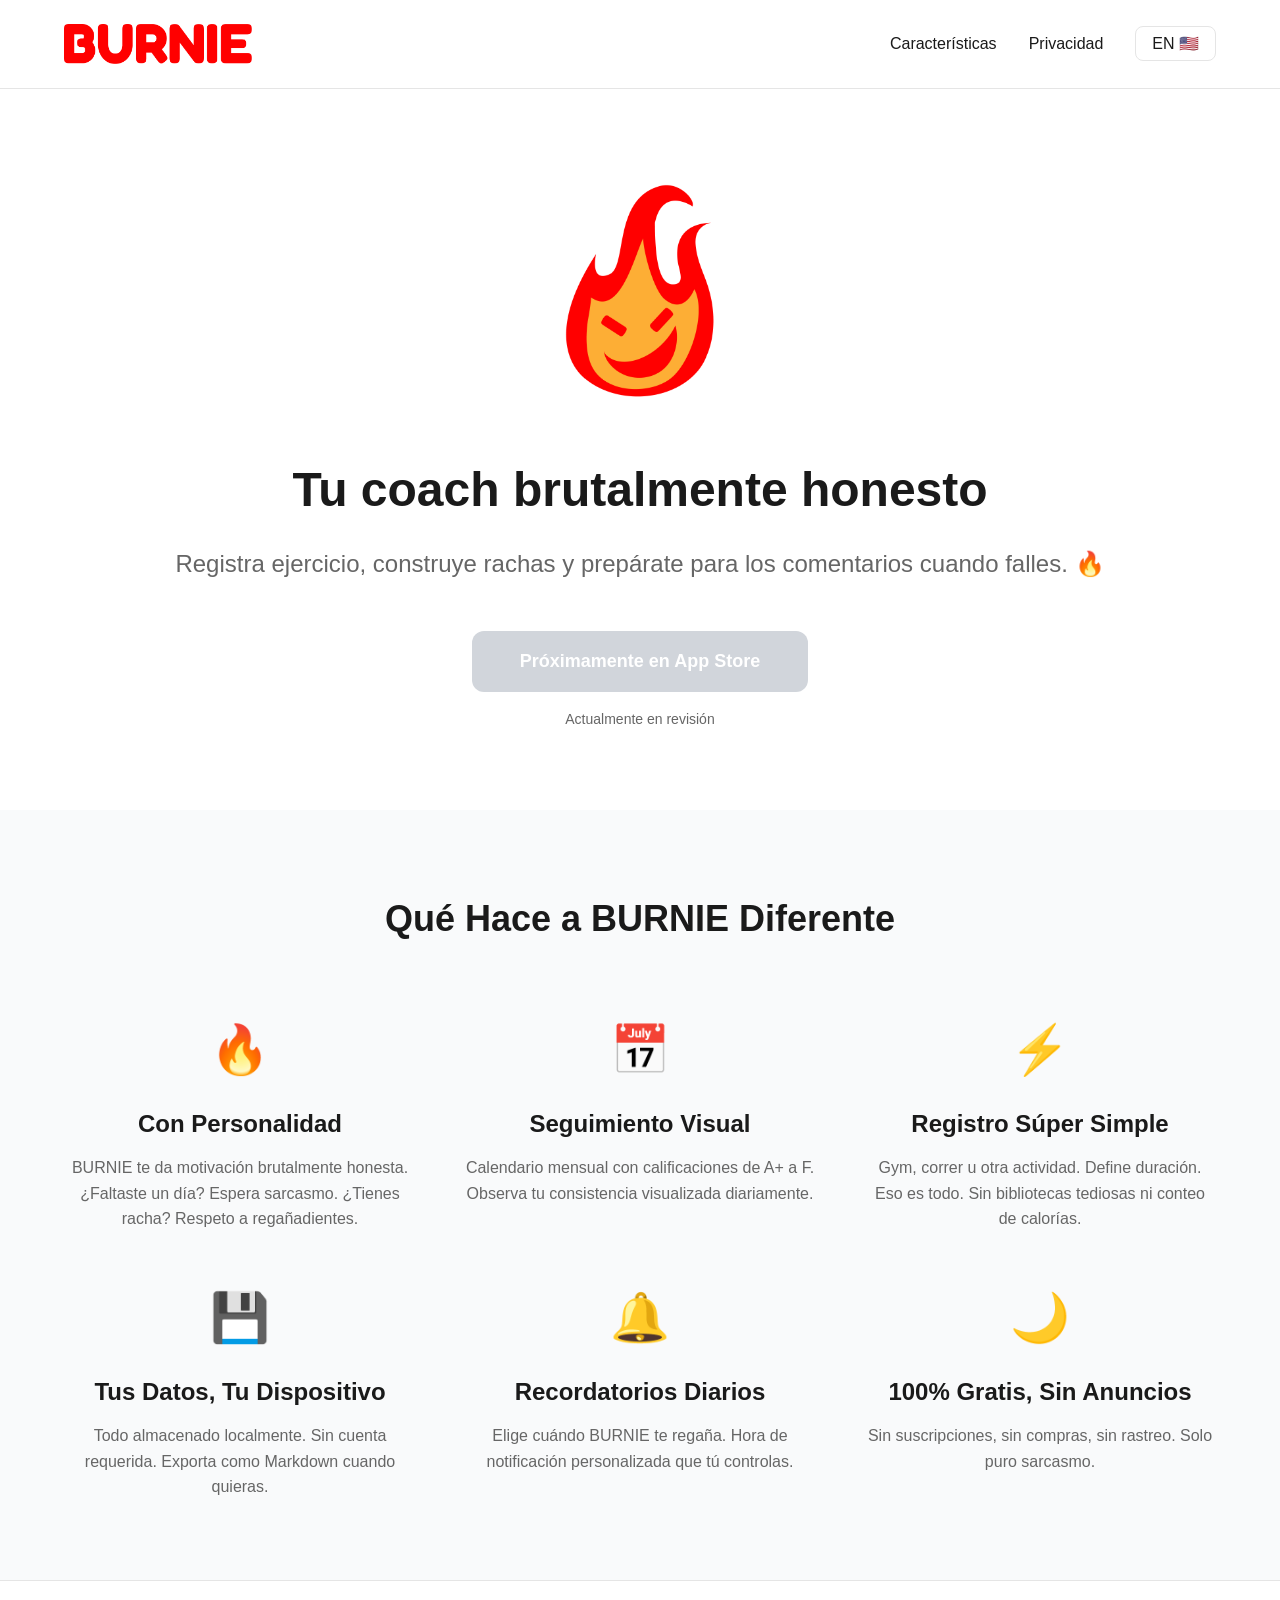
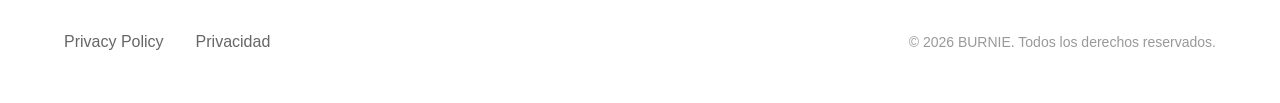
==== index-es.html @ 36e70ab1 "Initial commit: Burnie marketing site Added English and Spanish landing pages with privacy policies." ====
<!DOCTYPE html>
<html lang="es">
<head>
    <meta charset="UTF-8">
    <meta name="viewport" content="width=device-width, initial-scale=1.0">
    <title>BURNIE - Tu Coach Sin Filtros</title>
    <meta name="description" content="Una app fitness con actitud. BURNIE es tu coach brutalmente honesto. Registra ejercicio, construye rachas, cero excusas.">
    <link rel="icon" type="image/png" href="favicon.png">
    <style>
        * {
            margin: 0;
            padding: 0;
            box-sizing: border-box;
        }

        body {
            font-family: -apple-system, BlinkMacSystemFont, 'SF Pro', 'Segoe UI', sans-serif;
            line-height: 1.6;
            color: #1a1a1a;
            background: #ffffff;
        }

        .container {
            max-width: 1200px;
            margin: 0 auto;
            padding: 0 24px;
        }

        /* Header */
        header {
            padding: 24px 0;
            border-bottom: 1px solid #e5e5e5;
        }

        nav {
            display: flex;
            justify-content: space-between;
            align-items: center;
        }

        .logo {
            height: 40px;
        }

        .nav-links {
            display: flex;
            gap: 32px;
            align-items: center;
            list-style: none;
        }

        .nav-links a {
            text-decoration: none;
            color: #1a1a1a;
            font-weight: 500;
            transition: color 0.2s;
        }

        .nav-links a:hover {
            color: #ea580c;
        }

        .lang-switch {
            padding: 8px 16px;
            border: 1px solid #e5e5e5;
            border-radius: 8px;
            background: white;
            color: #1a1a1a;
            text-decoration: none;
            font-weight: 500;
            transition: all 0.2s;
        }

        .lang-switch:hover {
            border-color: #ea580c;
            color: #ea580c;
        }

        /* Hero */
        .hero {
            padding: 80px 0;
            text-align: center;
        }

        .hero-logo {
            width: 200px;
            margin-bottom: 32px;
        }

        h1 {
            font-size: 48px;
            font-weight: 800;
            margin-bottom: 16px;
            color: #1a1a1a;
        }

        .tagline {
            font-size: 24px;
            color: #666;
            margin-bottom: 48px;
        }

        .cta-button {
            display: inline-block;
            padding: 16px 48px;
            background: #ea580c;
            color: white;
            text-decoration: none;
            border-radius: 12px;
            font-weight: 600;
            font-size: 18px;
            transition: all 0.2s;
        }

        .cta-button:hover {
            background: #c2410c;
            transform: translateY(-2px);
        }

        .cta-button.disabled {
            background: #d1d5db;
            cursor: not-allowed;
            pointer-events: none;
        }

        .coming-soon {
            margin-top: 16px;
            color: #666;
            font-size: 14px;
        }

        /* Features */
        .features {
            padding: 80px 0;
            background: #f9fafb;
        }

        .features h2 {
            text-align: center;
            font-size: 36px;
            font-weight: 700;
            margin-bottom: 64px;
        }

        .features-grid {
            display: grid;
            grid-template-columns: repeat(auto-fit, minmax(300px, 1fr));
            gap: 48px;
        }

        .feature {
            text-align: center;
        }

        .feature-icon {
            font-size: 48px;
            margin-bottom: 16px;
        }

        .feature h3 {
            font-size: 24px;
            font-weight: 600;
            margin-bottom: 12px;
            color: #1a1a1a;
        }

        .feature p {
            color: #666;
            font-size: 16px;
        }

        /* Footer */
        footer {
            padding: 48px 0;
            border-top: 1px solid #e5e5e5;
        }

        .footer-content {
            display: flex;
            justify-content: space-between;
            align-items: center;
        }

        .footer-links {
            display: flex;
            gap: 32px;
            list-style: none;
        }

        .footer-links a {
            color: #666;
            text-decoration: none;
            transition: color 0.2s;
        }

        .footer-links a:hover {
            color: #ea580c;
        }

        .copyright {
            color: #999;
            font-size: 14px;
        }

        /* Responsive */
        @media (max-width: 768px) {
            h1 {
                font-size: 36px;
            }

            .tagline {
                font-size: 18px;
            }

            .features h2 {
                font-size: 28px;
            }

            .nav-links {
                gap: 16px;
            }

            .footer-content {
                flex-direction: column;
                gap: 24px;
                text-align: center;
            }

            .footer-links {
                flex-direction: column;
                gap: 16px;
            }
        }
    </style>
</head>
<body>
    <header>
        <nav class="container">
            <img src="BURNIE.png" alt="BURNIE" class="logo">
            <ul class="nav-links">
                <li><a href="#caracteristicas">Características</a></li>
                <li><a href="privacidad.html">Privacidad</a></li>
                <li><a href="index.html" class="lang-switch">EN 🇺🇸</a></li>
            </ul>
        </nav>
    </header>

    <main>
        <section class="hero container">
            <img src="burnie_flame.png" alt="BURNIE - Tu Coach Directo" class="hero-logo">
            <h1>Tu coach brutalmente honesto</h1>
            <p class="tagline">Registra ejercicio, construye rachas y prepárate para los comentarios cuando falles. 🔥</p>
            <a href="#" class="cta-button disabled">Próximamente en App Store</a>
            <p class="coming-soon">Actualmente en revisión</p>
        </section>

        <section id="caracteristicas" class="features">
            <div class="container">
                <h2>Qué Hace a BURNIE Diferente</h2>
                <div class="features-grid">
                    <div class="feature">
                        <div class="feature-icon">🔥</div>
                        <h3>Con Personalidad</h3>
                        <p>BURNIE te da motivación brutalmente honesta. ¿Faltaste un día? Espera sarcasmo. ¿Tienes racha? Respeto a regañadientes.</p>
                    </div>
                    <div class="feature">
                        <div class="feature-icon">📅</div>
                        <h3>Seguimiento Visual</h3>
                        <p>Calendario mensual con calificaciones de A+ a F. Observa tu consistencia visualizada diariamente.</p>
                    </div>
                    <div class="feature">
                        <div class="feature-icon">⚡</div>
                        <h3>Registro Súper Simple</h3>
                        <p>Gym, correr u otra actividad. Define duración. Eso es todo. Sin bibliotecas tediosas ni conteo de calorías.</p>
                    </div>
                    <div class="feature">
                        <div class="feature-icon">💾</div>
                        <h3>Tus Datos, Tu Dispositivo</h3>
                        <p>Todo almacenado localmente. Sin cuenta requerida. Exporta como Markdown cuando quieras.</p>
                    </div>
                    <div class="feature">
                        <div class="feature-icon">🔔</div>
                        <h3>Recordatorios Diarios</h3>
                        <p>Elige cuándo BURNIE te regaña. Hora de notificación personalizada que tú controlas.</p>
                    </div>
                    <div class="feature">
                        <div class="feature-icon">🌙</div>
                        <h3>100% Gratis, Sin Anuncios</h3>
                        <p>Sin suscripciones, sin compras, sin rastreo. Solo puro sarcasmo.</p>
                    </div>
                </div>
            </div>
        </section>
    </main>

    <footer>
        <div class="container">
            <div class="footer-content">
                <ul class="footer-links">
                    <li><a href="privacy.html">Privacy Policy</a></li>
                    <li><a href="privacidad.html">Privacidad</a></li>
                </ul>
                <p class="copyright">© 2026 BURNIE. Todos los derechos reservados.</p>
            </div>
        </div>
    </footer>
</body>
</html>
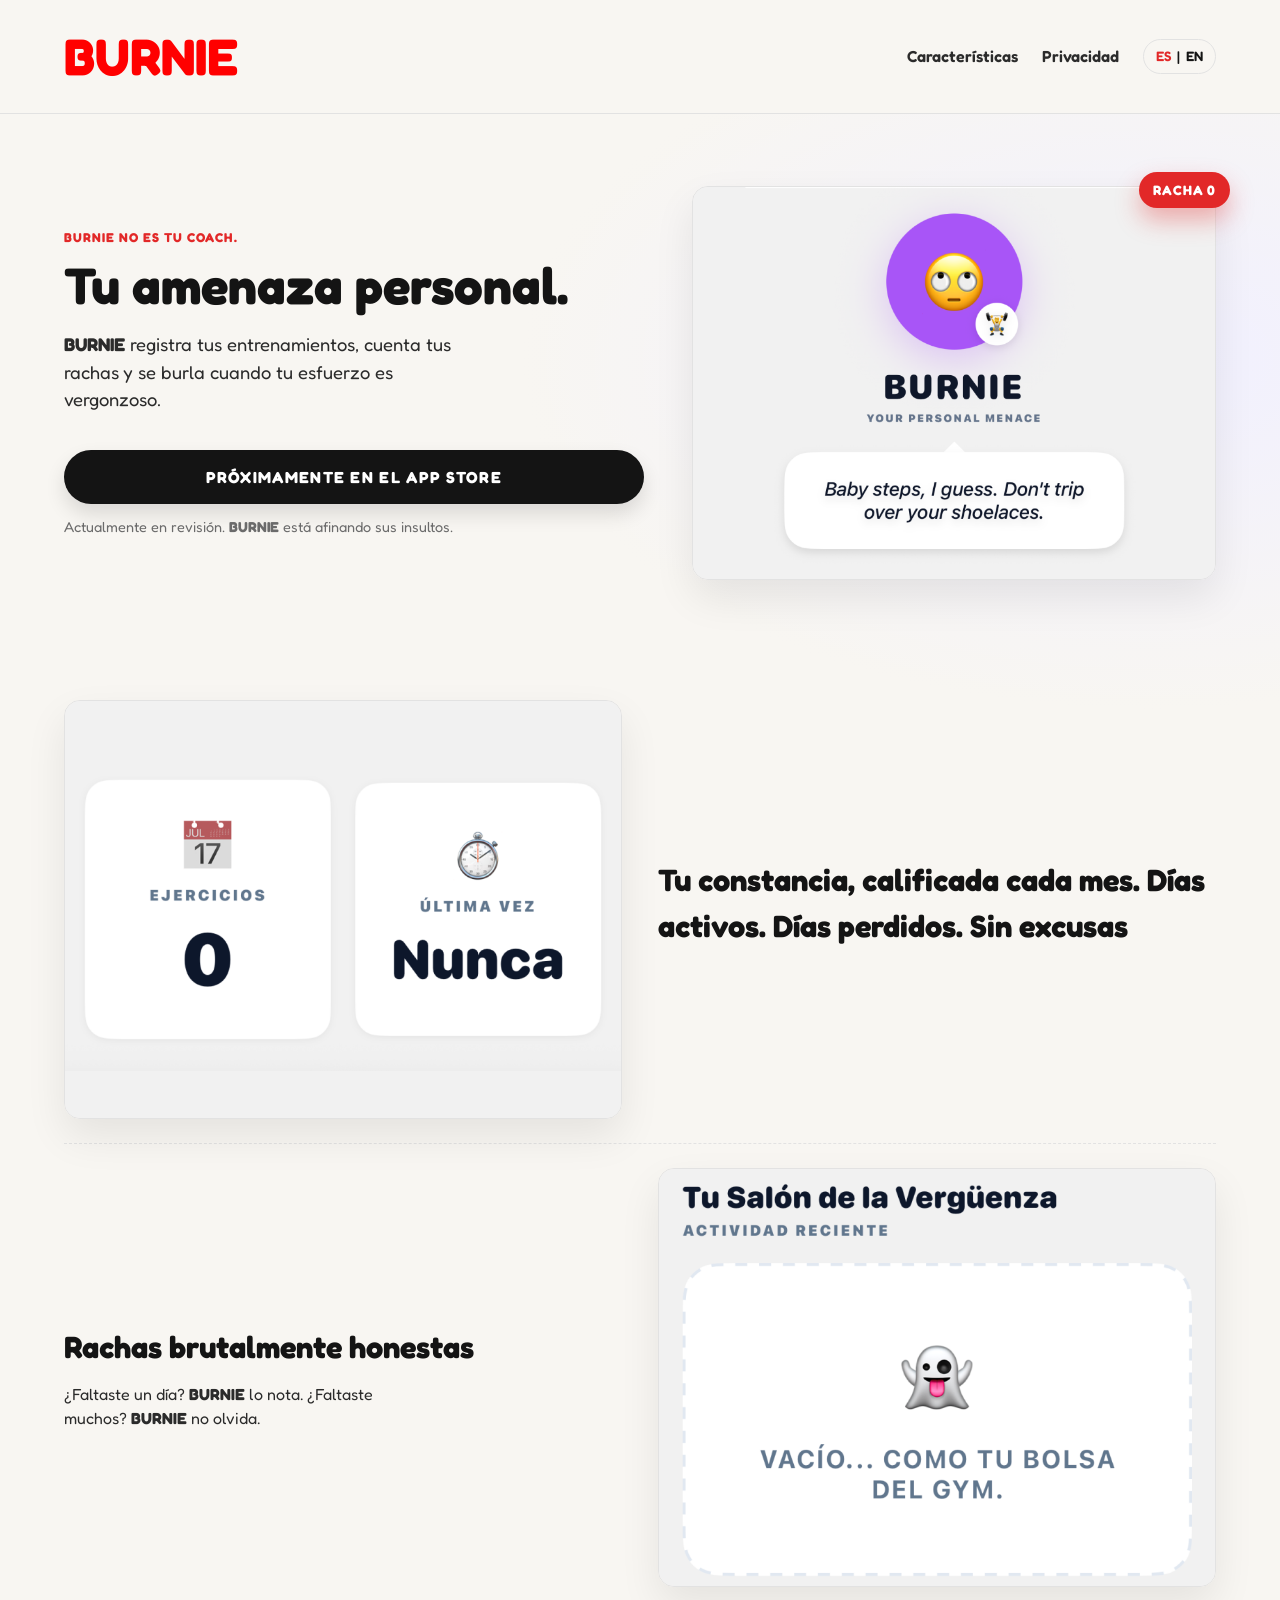
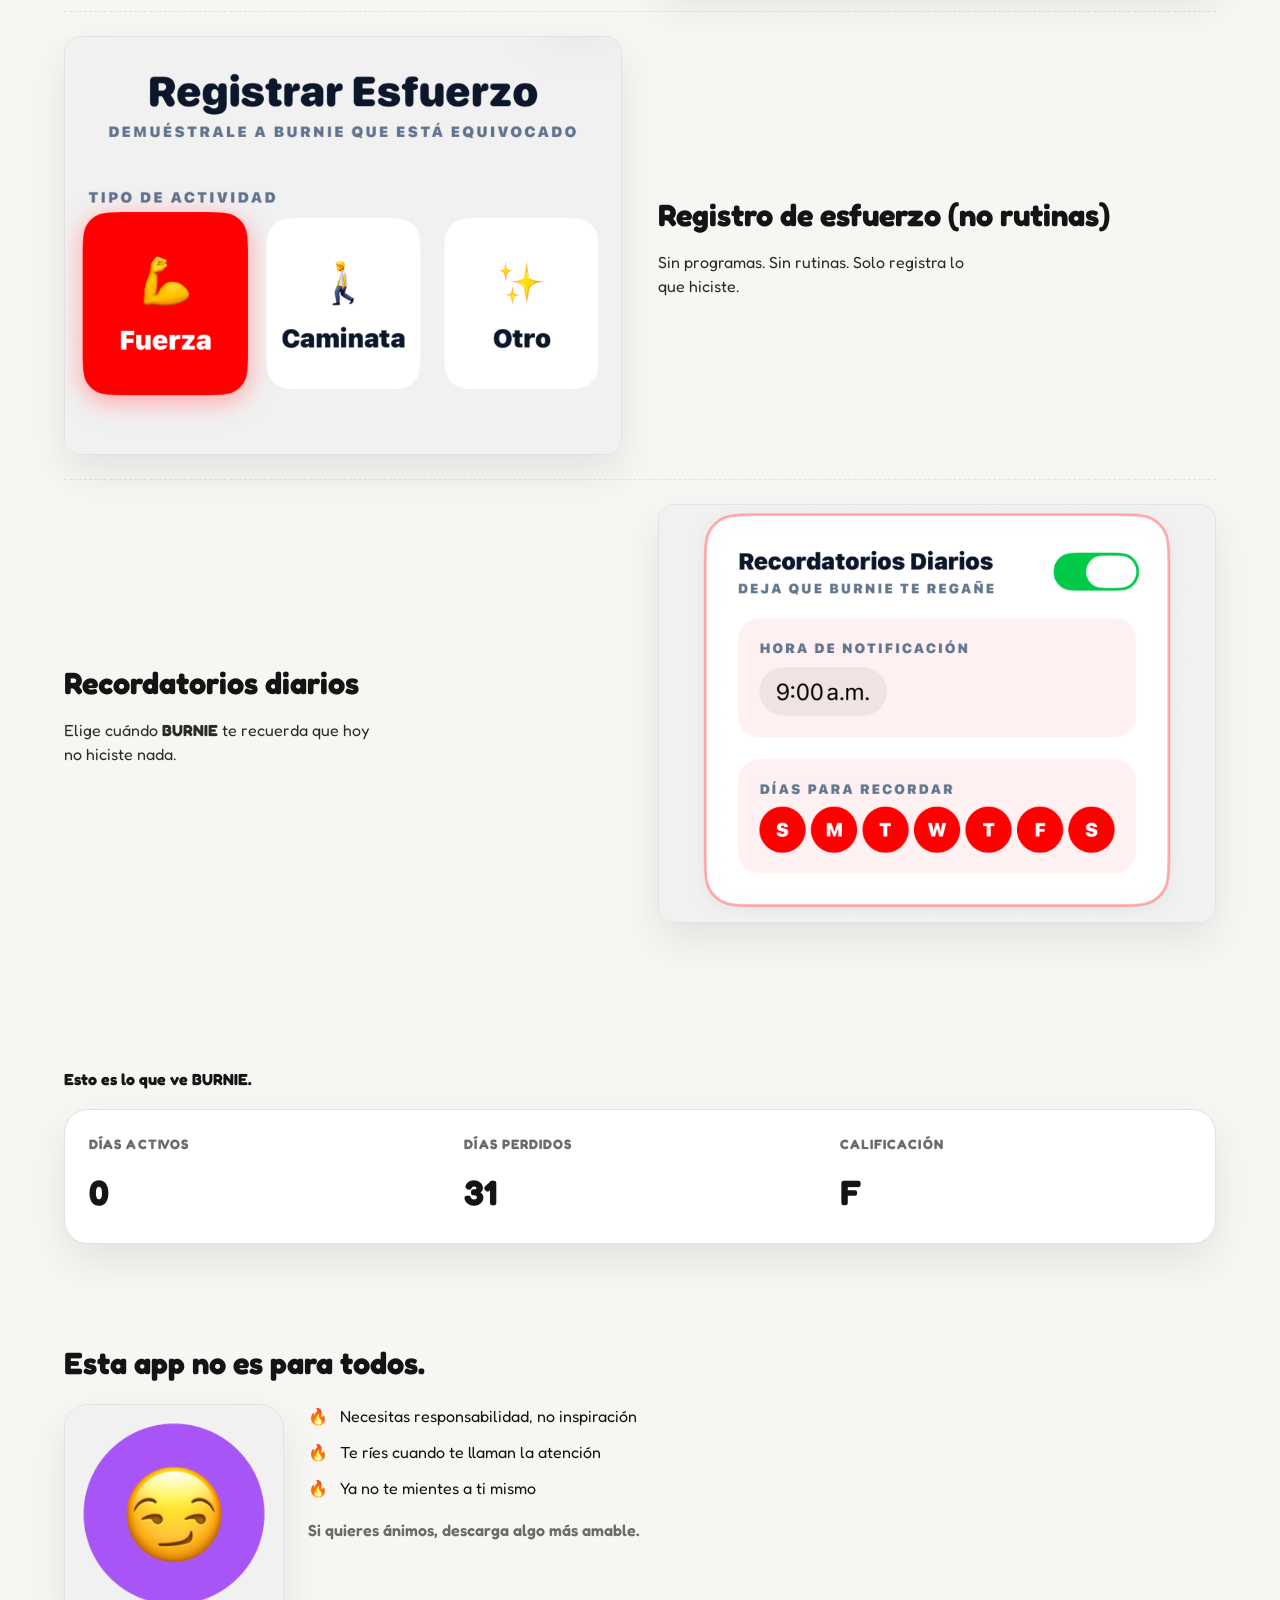
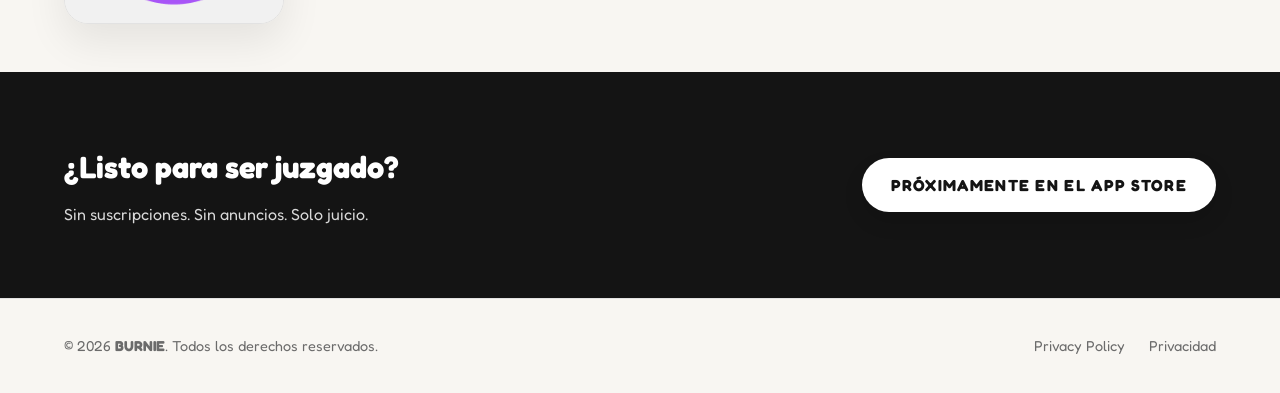
==== commit 222edb3f: "styling updates" ====
--- a/index-es.html
+++ b/index-es.html
@@ -1,308 +1,165 @@
 <!DOCTYPE html>
 <html lang="es">
 <head>
-    <meta charset="UTF-8">
-    <meta name="viewport" content="width=device-width, initial-scale=1.0">
-    <title>BURNIE - Tu Coach Sin Filtros</title>
-    <meta name="description" content="Una app fitness con actitud. BURNIE es tu coach brutalmente honesto. Registra ejercicio, construye rachas, cero excusas.">
-    <link rel="icon" type="image/png" href="favicon.png">
-    <style>
-        * {
-            margin: 0;
-            padding: 0;
-            box-sizing: border-box;
-        }
-
-        body {
-            font-family: -apple-system, BlinkMacSystemFont, 'SF Pro', 'Segoe UI', sans-serif;
-            line-height: 1.6;
-            color: #1a1a1a;
-            background: #ffffff;
-        }
-
-        .container {
-            max-width: 1200px;
-            margin: 0 auto;
-            padding: 0 24px;
-        }
-
-        /* Header */
-        header {
-            padding: 24px 0;
-            border-bottom: 1px solid #e5e5e5;
-        }
-
-        nav {
-            display: flex;
-            justify-content: space-between;
-            align-items: center;
-        }
-
-        .logo {
-            height: 40px;
-        }
-
-        .nav-links {
-            display: flex;
-            gap: 32px;
-            align-items: center;
-            list-style: none;
-        }
-
-        .nav-links a {
-            text-decoration: none;
-            color: #1a1a1a;
-            font-weight: 500;
-            transition: color 0.2s;
-        }
-
-        .nav-links a:hover {
-            color: #ea580c;
-        }
-
-        .lang-switch {
-            padding: 8px 16px;
-            border: 1px solid #e5e5e5;
-            border-radius: 8px;
-            background: white;
-            color: #1a1a1a;
-            text-decoration: none;
-            font-weight: 500;
-            transition: all 0.2s;
-        }
-
-        .lang-switch:hover {
-            border-color: #ea580c;
-            color: #ea580c;
-        }
-
-        /* Hero */
-        .hero {
-            padding: 80px 0;
-            text-align: center;
-        }
-
-        .hero-logo {
-            width: 200px;
-            margin-bottom: 32px;
-        }
-
-        h1 {
-            font-size: 48px;
-            font-weight: 800;
-            margin-bottom: 16px;
-            color: #1a1a1a;
-        }
-
-        .tagline {
-            font-size: 24px;
-            color: #666;
-            margin-bottom: 48px;
-        }
-
-        .cta-button {
-            display: inline-block;
-            padding: 16px 48px;
-            background: #ea580c;
-            color: white;
-            text-decoration: none;
-            border-radius: 12px;
-            font-weight: 600;
-            font-size: 18px;
-            transition: all 0.2s;
-        }
-
-        .cta-button:hover {
-            background: #c2410c;
-            transform: translateY(-2px);
-        }
-
-        .cta-button.disabled {
-            background: #d1d5db;
-            cursor: not-allowed;
-            pointer-events: none;
-        }
-
-        .coming-soon {
-            margin-top: 16px;
-            color: #666;
-            font-size: 14px;
-        }
-
-        /* Features */
-        .features {
-            padding: 80px 0;
-            background: #f9fafb;
-        }
-
-        .features h2 {
-            text-align: center;
-            font-size: 36px;
-            font-weight: 700;
-            margin-bottom: 64px;
-        }
-
-        .features-grid {
-            display: grid;
-            grid-template-columns: repeat(auto-fit, minmax(300px, 1fr));
-            gap: 48px;
-        }
-
-        .feature {
-            text-align: center;
-        }
-
-        .feature-icon {
-            font-size: 48px;
-            margin-bottom: 16px;
-        }
-
-        .feature h3 {
-            font-size: 24px;
-            font-weight: 600;
-            margin-bottom: 12px;
-            color: #1a1a1a;
-        }
-
-        .feature p {
-            color: #666;
-            font-size: 16px;
-        }
-
-        /* Footer */
-        footer {
-            padding: 48px 0;
-            border-top: 1px solid #e5e5e5;
-        }
-
-        .footer-content {
-            display: flex;
-            justify-content: space-between;
-            align-items: center;
-        }
-
-        .footer-links {
-            display: flex;
-            gap: 32px;
-            list-style: none;
-        }
-
-        .footer-links a {
-            color: #666;
-            text-decoration: none;
-            transition: color 0.2s;
-        }
-
-        .footer-links a:hover {
-            color: #ea580c;
-        }
-
-        .copyright {
-            color: #999;
-            font-size: 14px;
-        }
-
-        /* Responsive */
-        @media (max-width: 768px) {
-            h1 {
-                font-size: 36px;
-            }
-
-            .tagline {
-                font-size: 18px;
-            }
-
-            .features h2 {
-                font-size: 28px;
-            }
-
-            .nav-links {
-                gap: 16px;
-            }
-
-            .footer-content {
-                flex-direction: column;
-                gap: 24px;
-                text-align: center;
-            }
-
-            .footer-links {
-                flex-direction: column;
-                gap: 16px;
-            }
-        }
-    </style>
+  <meta charset="UTF-8">
+  <meta name="viewport" content="width=device-width, initial-scale=1.0">
+  <title>BURNIE - Tu amenaza personal</title>
+  <meta name="description" content="BURNIE registra tus entrenamientos, cuenta tus rachas y se burla cuando tu esfuerzo es vergonzoso.">
+  <link rel="icon" type="image/png" href="assets/favicon.png">
+  <link rel="preconnect" href="https://fonts.googleapis.com">
+  <link rel="preconnect" href="https://fonts.gstatic.com" crossorigin>
+  <link href="https://fonts.googleapis.com/css2?family=Fredoka:wght@400;500;600;700&display=swap" rel="stylesheet">
+  <link rel="stylesheet" href="styles.css">
 </head>
 <body>
-    <header>
-        <nav class="container">
-            <img src="BURNIE.png" alt="BURNIE" class="logo">
-            <ul class="nav-links">
-                <li><a href="#caracteristicas">Características</a></li>
-                <li><a href="privacidad.html">Privacidad</a></li>
-                <li><a href="index.html" class="lang-switch">EN 🇺🇸</a></li>
+  <header class="site-header">
+    <nav class="container nav">
+      <div class="logo" aria-label="BURNIE"><span class="brand">BURNIE</span></div>
+      <div class="nav-actions">
+        <a href="#caracteristicas" class="nav-link">Características</a>
+        <a href="privacidad.html" class="nav-link">Privacidad</a>
+        <a href="index.html" class="lang-pill" aria-label="Selector de idioma">
+          <span class="active">ES</span>
+          <span class="pipe">|</span>
+          <span>EN</span>
+        </a>
+      </div>
+    </nav>
+  </header>
+
+  <main>
+    <section class="hero">
+      <div class="container hero-grid">
+        <div class="hero-copy">
+          <p class="eyebrow"><span class="brand">BURNIE</span> no es tu coach.</p>
+          <h1>Tu amenaza personal.</h1>
+          <p class="subhead"><span class="brand">BURNIE</span> registra tus entrenamientos, cuenta tus rachas y se burla cuando tu esfuerzo es vergonzoso.</p>
+          <div class="cta-group">
+            <a class="btn primary" href="#cta">Próximamente en el App Store</a>
+            <p class="microcopy">Actualmente en revisión. <span class="brand">BURNIE</span> está afinando sus insultos.</p>
+          </div>
+        </div>
+        <div class="hero-media">
+          <!-- Colocar la insignia dentro del contenedor refuerza el tono de “evidencia”. -->
+          <span class="streak-badge">RACHA 0</span>
+          <img src="assets/screen-hero.png" alt="Pantalla principal de BURNIE" loading="lazy">
+        </div>
+      </div>
+    </section>
+
+
+    <section id="caracteristicas" class="features">
+      <div class="container">
+
+        <div class="feature-row ">
+          <div class="feature-media">
+            <img src="assets/home_counter_es.png" alt="Effort logging screen" loading="lazy">
+          </div>
+          <div class="feature-copy">
+            <h2>Tu constancia, calificada cada mes. Días activos. Días perdidos. Sin excusas</h2>
+          </div>
+        </div>
+
+
+        <div class="feature-row reverse">
+          <div class="feature-media">
+            <img src="assets/hall_es.png" alt="Pantalla de rachas" loading="lazy">
+          </div>
+          <div class="feature-copy">
+            <h2>Rachas brutalmente honestas</h2>
+            <p>¿Faltaste un día? <span class="brand">BURNIE</span> lo nota. ¿Faltaste muchos? <span class="brand">BURNIE</span> no olvida.</p>
+          </div>
+        </div>
+
+       <!-- <div class="feature-row reverse">
+          <div class="feature-media">
+            <img src="/assets/screen-calendar.png" alt="Calendario con calificaciones" loading="lazy">
+          </div>
+          <div class="feature-copy">
+            <h2>Calendario visual de vergüenza</h2>
+            <p>Una calificación mensual para tu esfuerzo. Rara vez es amable.</p>
+          </div>
+        </div>-->
+
+        <div class="feature-row ">
+          <div class="feature-media">
+            <img src="assets/effort_es.png" alt="Registro de esfuerzo" loading="lazy">
+          </div>
+          <div class="feature-copy">
+            <h2>Registro de esfuerzo (no rutinas)</h2>
+            <p>Sin programas. Sin rutinas. Solo registra lo que hiciste.</p>
+          </div>
+        </div>
+
+        <div class="feature-row reverse">
+          <div class="feature-media">
+            <img src="assets/reminder_es.png" alt="Recordatorios diarios" loading="lazy">
+          </div>
+          <div class="feature-copy">
+            <h2>Recordatorios diarios</h2>
+            <p>Elige cuándo <span class="brand">BURNIE</span> te recuerda que hoy no hiciste nada.</p>
+          </div>
+        </div>
+      </div>
+    </section>
+
+    <section class="stats">
+      <div class="container">
+        <p class="stats-label">Esto es lo que ve <span class="brand">BURNIE</span>.</p>
+        <!-- Tarjeta ancha para reforzar la sensación de “evidencia”. -->
+        <div class="stats-card">
+          <div class="stat">
+            <p class="stat-title">DÍAS ACTIVOS</p>
+            <p class="stat-value">0</p>
+          </div>
+          <div class="stat">
+            <p class="stat-title">DÍAS PERDIDOS</p>
+            <p class="stat-value">31</p>
+          </div>
+          <div class="stat">
+            <p class="stat-title">CALIFICACIÓN</p>
+            <p class="stat-value">F</p>
+          </div>
+        </div>
+      </div>
+    </section>
+
+    <section class="filter">
+      <div class="container">
+        <h2>Esta app no es para todos.</h2>
+        <div class="filter-grid">
+          <img src="assets/avatar.png" alt="Avatar de juicio" class="filter-avatar" loading="lazy">
+          <div class="filter-copy">
+            <ul>
+              <li>Necesitas responsabilidad, no inspiración</li>
+              <li>Te ríes cuando te llaman la atención</li>
+              <li>Ya no te mientes a ti mismo</li>
             </ul>
-        </nav>
-    </header>
+            <p class="filter-end">Si quieres ánimos, descarga algo más amable.</p>
+          </div>
+        </div>
+      </div>
+    </section>
 
-    <main>
-        <section class="hero container">
-            <img src="burnie_flame.png" alt="BURNIE - Tu Coach Directo" class="hero-logo">
-            <h1>Tu coach brutalmente honesto</h1>
-            <p class="tagline">Registra ejercicio, construye rachas y prepárate para los comentarios cuando falles. 🔥</p>
-            <a href="#" class="cta-button disabled">Próximamente en App Store</a>
-            <p class="coming-soon">Actualmente en revisión</p>
-        </section>
+    <section id="cta" class="cta">
+      <div class="container cta-inner">
+        <div>
+          <h2>¿Listo para ser juzgado?</h2>
+          <p class="cta-micro">Sin suscripciones. Sin anuncios. Solo juicio.</p>
+        </div>
+        <a class="btn primary" href="#">Próximamente en el App Store</a>
+      </div>
+    </section>
+  </main>
 
-        <section id="caracteristicas" class="features">
-            <div class="container">
-                <h2>Qué Hace a BURNIE Diferente</h2>
-                <div class="features-grid">
-                    <div class="feature">
-                        <div class="feature-icon">🔥</div>
-                        <h3>Con Personalidad</h3>
-                        <p>BURNIE te da motivación brutalmente honesta. ¿Faltaste un día? Espera sarcasmo. ¿Tienes racha? Respeto a regañadientes.</p>
-                    </div>
-                    <div class="feature">
-                        <div class="feature-icon">📅</div>
-                        <h3>Seguimiento Visual</h3>
-                        <p>Calendario mensual con calificaciones de A+ a F. Observa tu consistencia visualizada diariamente.</p>
-                    </div>
-                    <div class="feature">
-                        <div class="feature-icon">⚡</div>
-                        <h3>Registro Súper Simple</h3>
-                        <p>Gym, correr u otra actividad. Define duración. Eso es todo. Sin bibliotecas tediosas ni conteo de calorías.</p>
-                    </div>
-                    <div class="feature">
-                        <div class="feature-icon">💾</div>
-                        <h3>Tus Datos, Tu Dispositivo</h3>
-                        <p>Todo almacenado localmente. Sin cuenta requerida. Exporta como Markdown cuando quieras.</p>
-                    </div>
-                    <div class="feature">
-                        <div class="feature-icon">🔔</div>
-                        <h3>Recordatorios Diarios</h3>
-                        <p>Elige cuándo BURNIE te regaña. Hora de notificación personalizada que tú controlas.</p>
-                    </div>
-                    <div class="feature">
-                        <div class="feature-icon">🌙</div>
-                        <h3>100% Gratis, Sin Anuncios</h3>
-                        <p>Sin suscripciones, sin compras, sin rastreo. Solo puro sarcasmo.</p>
-                    </div>
-                </div>
-            </div>
-        </section>
-    </main>
-
-    <footer>
-        <div class="container">
-            <div class="footer-content">
-                <ul class="footer-links">
-                    <li><a href="privacy.html">Privacy Policy</a></li>
-                    <li><a href="privacidad.html">Privacidad</a></li>
-                </ul>
-                <p class="copyright">© 2026 BURNIE. Todos los derechos reservados.</p>
-            </div>
-        </div>
-    </footer>
+  <footer class="site-footer">
+    <div class="container footer-inner">
+      <p>© 2026 <span class="brand">BURNIE</span>. Todos los derechos reservados.</p>
+      <div class="footer-links">
+        <a href="privacy.html">Privacy Policy</a>
+        <a href="privacidad.html">Privacidad</a>
+      </div>
+    </div>
+  </footer>
 </body>
 </html>
--- a/styles.css
+++ b/styles.css
@@ -0,0 +1,566 @@
+:root {
+  /* Color tokens */
+  --ink: #141414;
+  --ink-soft: #2b2b2b;
+  --muted: #6b6b6b;
+  --bg: #f8f6f2;
+  --panel: #ffffff;
+  --line: #e2e2e2;
+  --threat: #e22828;
+  --shadow: 0 18px 40px rgba(0, 0, 0, 0.08);
+
+  /* Typography tokens */
+  --font: "Fredoka", ui-sans-serif, -apple-system, BlinkMacSystemFont, "SF Pro", "Segoe UI", sans-serif;
+  --h1: clamp(2.6rem, 4vw, 4rem);
+  --h2: clamp(1.6rem, 2.4vw, 2.4rem);
+  --body: 1rem;
+  --lead: 1.15rem;
+
+  /* Spacing tokens */
+  --space-1: 6px;
+  --space-2: 12px;
+  --space-3: 18px;
+  --space-4: 24px;
+  --space-5: 36px;
+  --space-6: 48px;
+  --space-7: 72px;
+  --space-8: 96px;
+
+  /* Radius tokens */
+  --radius-sm: 10px;
+  --radius-md: 16px;
+  --radius-lg: 24px;
+}
+
+* {
+  box-sizing: border-box;
+  margin: 0;
+  padding: 0;
+}
+
+body {
+  font-family: var(--font);
+  color: var(--ink);
+  background: radial-gradient(1200px 600px at 10% -20%, #fff4f0 0%, transparent 60%),
+    radial-gradient(900px 500px at 90% 10%, #f1f0ff 0%, transparent 70%),
+    var(--bg);
+  line-height: 1.5;
+}
+
+a {
+  color: inherit;
+  text-decoration: none;
+}
+
+img {
+  max-width: 100%;
+  display: block;
+  border-radius: var(--radius-md);
+  border: 1px solid var(--line);
+  box-shadow: var(--shadow);
+}
+
+.container {
+  width: min(1200px, 90vw);
+  margin: 0 auto;
+}
+
+.site-header {
+  border-bottom: 1px solid var(--line);
+  background: rgba(248, 246, 242, 0.95);
+  backdrop-filter: blur(10px);
+  position: sticky;
+  top: 0;
+  z-index: 10;
+}
+
+.nav {
+  display: flex;
+  align-items: center;
+  justify-content: space-between;
+  padding: var(--space-3) 0;
+}
+
+.logo {
+  font-weight: 700;
+  letter-spacing: 0em;
+  font-size: 3.2rem;
+  color: #FF0000;
+}
+
+.brand {
+  font-weight: 700;
+}
+
+.nav-actions {
+  display: flex;
+  gap: var(--space-4);
+  align-items: center;
+}
+
+.nav-link {
+  font-weight: 600;
+  color: var(--ink-soft);
+}
+
+.nav-link:hover,
+.nav-link:focus-visible {
+  color: var(--threat);
+}
+
+.lang-pill {
+  display: inline-flex;
+  align-items: center;
+  gap: var(--space-1);
+  padding: 6px 12px;
+  border-radius: 999px;
+  border: 1px solid var(--line);
+  font-size: 0.85rem;
+  font-weight: 600;
+  transition: border-color 0.2s, color 0.2s;
+}
+
+.lang-pill .active {
+  color: var(--threat);
+}
+
+.lang-pill:hover,
+.lang-pill:focus-visible {
+  border-color: var(--threat);
+}
+
+.hero {
+  padding: var(--space-7) 0 var(--space-6);
+}
+
+.hero-grid {
+  display: grid;
+  grid-template-columns: minmax(0, 1.05fr) minmax(0, 0.95fr);
+  gap: var(--space-6);
+  align-items: center;
+}
+
+.hero-copy h1 {
+  font-size: var(--h1);
+  line-height: 1.05;
+  margin: var(--space-2) 0 var(--space-3);
+}
+
+.eyebrow {
+  font-weight: 700;
+  text-transform: uppercase;
+  letter-spacing: 0.08em;
+  color: var(--threat);
+  font-size: 0.8rem;
+}
+
+.subhead {
+  font-size: var(--lead);
+  color: var(--ink-soft);
+  max-width: 38ch;
+}
+
+.cta-group {
+  margin-top: var(--space-5);
+  display: flex;
+  flex-direction: column;
+  gap: var(--space-2);
+}
+
+.microcopy {
+  color: var(--muted);
+  font-size: 0.9rem;
+}
+
+.btn {
+  display: inline-flex;
+  align-items: center;
+  justify-content: center;
+  gap: var(--space-1);
+  border-radius: 999px;
+  border: 1px solid transparent;
+  padding: 14px 28px;
+  font-weight: 700;
+  letter-spacing: 1.3px;
+  text-transform: uppercase;
+  transition: transform 0.2s ease, box-shadow 0.2s ease;
+}
+
+.btn.primary {
+  background: var(--ink);
+  color: #fff;
+  box-shadow: 0 10px 20px rgba(0, 0, 0, 0.12);
+}
+
+.btn.primary:hover {
+  transform: translateY(-2px);
+}
+
+.btn.primary:active {
+  transform: translateY(0);
+  box-shadow: none;
+}
+
+.hero-media {
+  position: relative;
+}
+
+.streak-badge {
+  position: absolute;
+  top: -14px;
+  right: -14px;
+  background: var(--threat);
+  color: #fff;
+  padding: 8px 14px;
+  border-radius: 999px;
+  font-weight: 700;
+  font-size: 0.85rem;
+  letter-spacing: 0.06em;
+  box-shadow: 0 12px 24px rgba(226, 40, 40, 0.35);
+}
+
+.system {
+  padding: var(--space-5) 0;
+}
+
+.system-card {
+  background: var(--panel);
+/*  border: 1px solid var(--line);
+  border-left: 6px solid var(--threat);
+  */
+  border-radius: var(--radius-md);
+  padding: var(--space-4) var(--space-5);
+  box-shadow: var(--shadow);
+  max-width: 560px;
+}
+
+.system-card p {
+  font-size: 1.05rem;
+  font-weight: 600;
+  color: var(--ink);
+}
+
+.system-card p + p {
+  margin-top: var(--space-1);
+}
+
+.proof {
+  padding: var(--space-6) 0 var(--space-5);
+}
+
+.proof-copy {
+  font-size: var(--lead);
+  font-weight: 600;
+  margin-bottom: var(--space-4);
+  max-width: 52ch;
+}
+
+.proof-grid {
+  display: grid;
+  grid-template-columns: repeat(2, minmax(0, 1fr));
+  gap: var(--space-4);
+}
+
+.features {
+  padding: var(--space-6) 0 var(--space-7);
+}
+
+.feature-row {
+  display: grid;
+  grid-template-columns: repeat(2, minmax(0, 1fr));
+  gap: var(--space-5);
+  align-items: center;
+  padding: var(--space-4) 0;
+  border-bottom: 1px dashed var(--line);
+}
+
+.feature-row:last-child {
+  border-bottom: none;
+}
+
+.feature-row.reverse {
+  direction: rtl;
+}
+
+.feature-row.reverse .feature-copy,
+.feature-row.reverse .feature-media {
+  direction: ltr;
+}
+
+.feature-copy h2 {
+  font-size: var(--h2);
+  margin-bottom: var(--space-2);
+}
+
+.feature-copy p {
+  color: var(--ink-soft);
+  max-width: 36ch;
+}
+
+.stats {
+  padding: var(--space-6) 0;
+}
+
+.stats-label {
+  font-weight: 700;
+  margin-bottom: var(--space-3);
+}
+
+.stats-card {
+  display: grid;
+  grid-template-columns: repeat(3, minmax(0, 1fr));
+  gap: var(--space-4);
+  background: #fff;
+  border: 1px solid var(--line);
+  border-radius: var(--radius-lg);
+  padding: var(--space-4);
+  box-shadow: var(--shadow);
+}
+
+.stat-title {
+  font-size: 0.85rem;
+  letter-spacing: 0.08em;
+  font-weight: 700;
+  color: var(--muted);
+}
+
+.stat-value {
+  font-size: 2.2rem;
+  font-weight: 700;
+  margin-top: var(--space-2);
+}
+
+.filter {
+  padding: var(--space-6) 0;
+}
+
+.filter h2 {
+  font-size: var(--h2);
+  margin-bottom: var(--space-3);
+}
+
+.filter-grid {
+  display: grid;
+  grid-template-columns: minmax(0, 220px) minmax(0, 1fr);
+  gap: var(--space-4);
+  align-items: start;
+}
+
+.filter-avatar {
+  width: 100%;
+  max-width: 220px;
+  border-radius: var(--radius-lg);
+}
+
+.filter ul {
+  list-style: none;
+  display: grid;
+  gap: var(--space-2);
+  margin-bottom: var(--space-3);
+}
+
+.filter li::before {
+  content: "🔥";
+  margin-right: var(--space-2);
+  color: var(--threat);
+  font-weight: 700;
+}
+
+.filter-end {
+  color: var(--muted);
+  font-weight: 600;
+}
+
+
+.cta {
+  padding: var(--space-7) 0;
+  background: var(--ink);
+  color: #fff;
+}
+
+.cta-inner {
+  display: flex;
+  justify-content: space-between;
+  align-items: center;
+  gap: var(--space-5);
+}
+
+.cta h2 {
+  font-size: var(--h2);
+  margin-bottom: var(--space-2);
+}
+
+.cta-micro {
+  color: #d9d9d9;
+}
+
+.cta .btn.primary {
+  background: #fff;
+  color: var(--ink);
+}
+
+.site-footer {
+  padding: var(--space-5) 0;
+  border-top: 1px solid var(--line);
+  background: var(--bg);
+}
+
+.footer-inner {
+  display: flex;
+  justify-content: space-between;
+  align-items: center;
+  gap: var(--space-4);
+  color: var(--muted);
+  font-size: 0.9rem;
+}
+
+.footer-links {
+  display: flex;
+  gap: var(--space-4);
+}
+
+.footer-links a:hover,
+.footer-links a:focus-visible {
+  color: var(--threat);
+}
+
+/* Privacy pages */
+.policy {
+  padding: var(--space-6) 0 var(--space-7);
+}
+
+.policy .content {
+  max-width: 820px;
+}
+
+.policy h1 {
+  font-size: clamp(2rem, 3vw, 2.8rem);
+  margin-bottom: var(--space-2);
+}
+
+.policy h2 {
+  font-size: clamp(1.4rem, 2.2vw, 2rem);
+  margin: var(--space-5) 0 var(--space-2);
+}
+
+.policy h3 {
+  font-size: 1.1rem;
+  margin: var(--space-4) 0 var(--space-2);
+}
+
+.policy p,
+.policy li {
+  color: var(--ink-soft);
+}
+
+.policy ul {
+  list-style: none;
+  display: grid;
+  gap: var(--space-2);
+  margin: var(--space-2) 0 var(--space-3);
+}
+
+.policy li::before {
+  content: "—";
+  margin-right: var(--space-2);
+  color: var(--threat);
+  font-weight: 700;
+}
+
+.policy .last-updated {
+  color: var(--muted);
+  font-size: 0.9rem;
+  margin-bottom: var(--space-4);
+}
+
+.policy .summary-box {
+  background: #fff4e6;
+  border: 1px solid #ffd0b0;
+  border-left: 6px solid var(--threat);
+  border-radius: var(--radius-md);
+  padding: var(--space-4);
+  margin-top: var(--space-4);
+  box-shadow: var(--shadow);
+}
+
+.policy .summary-box ul {
+  margin: var(--space-2) 0 0;
+}
+
+.policy a {
+  color: var(--threat);
+  font-weight: 600;
+}
+
+/* Micro-interactions: keep subtle, no big motion */
+.system-card:hover,
+.stats-card:hover {
+  transform: translateY(-2px);
+  transition: transform 0.2s ease;
+}
+
+:focus-visible {
+  outline: 2px solid var(--threat);
+  outline-offset: 3px;
+}
+
+
+
+@media (max-width: 960px) {
+  .hero-grid,
+  .proof-grid,
+  .feature-row,
+  .stats-card,
+  .cta-inner {
+    grid-template-columns: 1fr;
+  }
+
+  .cta-inner {
+    align-items: flex-start;
+  }
+
+  .feature-row.reverse {
+    direction: ltr;
+  }
+
+  .filter-grid {
+    grid-template-columns: 1fr;
+  }
+}
+
+@media (max-width: 720px) {
+  .nav {
+    flex-direction: column;
+    align-items: flex-start;
+    gap: var(--space-2);
+  }
+
+  .nav-actions {
+    flex-wrap: wrap;
+  }
+
+  .hero {
+    padding-top: var(--space-6);
+  }
+
+  .streak-badge {
+    top: -8px;
+    right: -6px;
+  }
+
+  .stats-card {
+    gap: var(--space-3);
+  }
+
+  .footer-inner {
+    flex-direction: column;
+    align-items: flex-start;
+  }
+}
+
+@media (prefers-reduced-motion: reduce) {
+  * {
+    scroll-behavior: auto !important;
+    transition: none !important;
+  }
+}
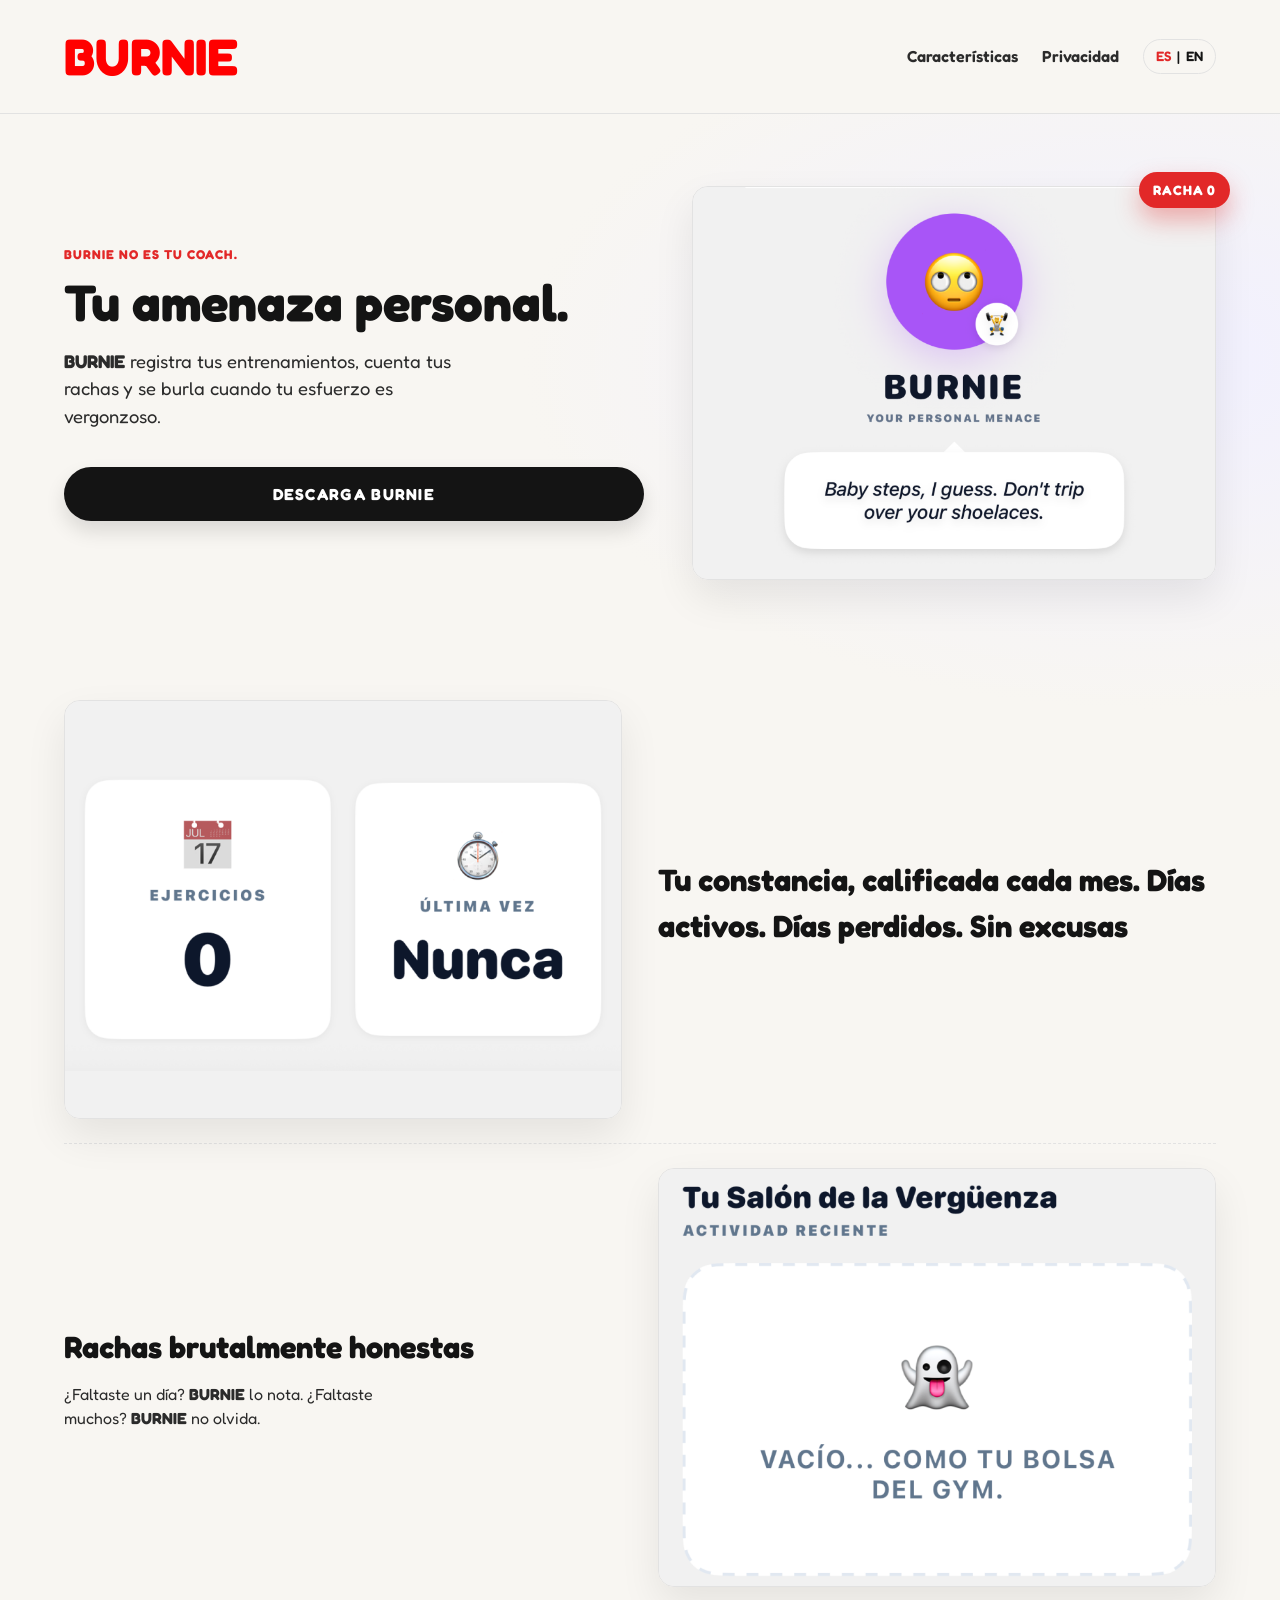
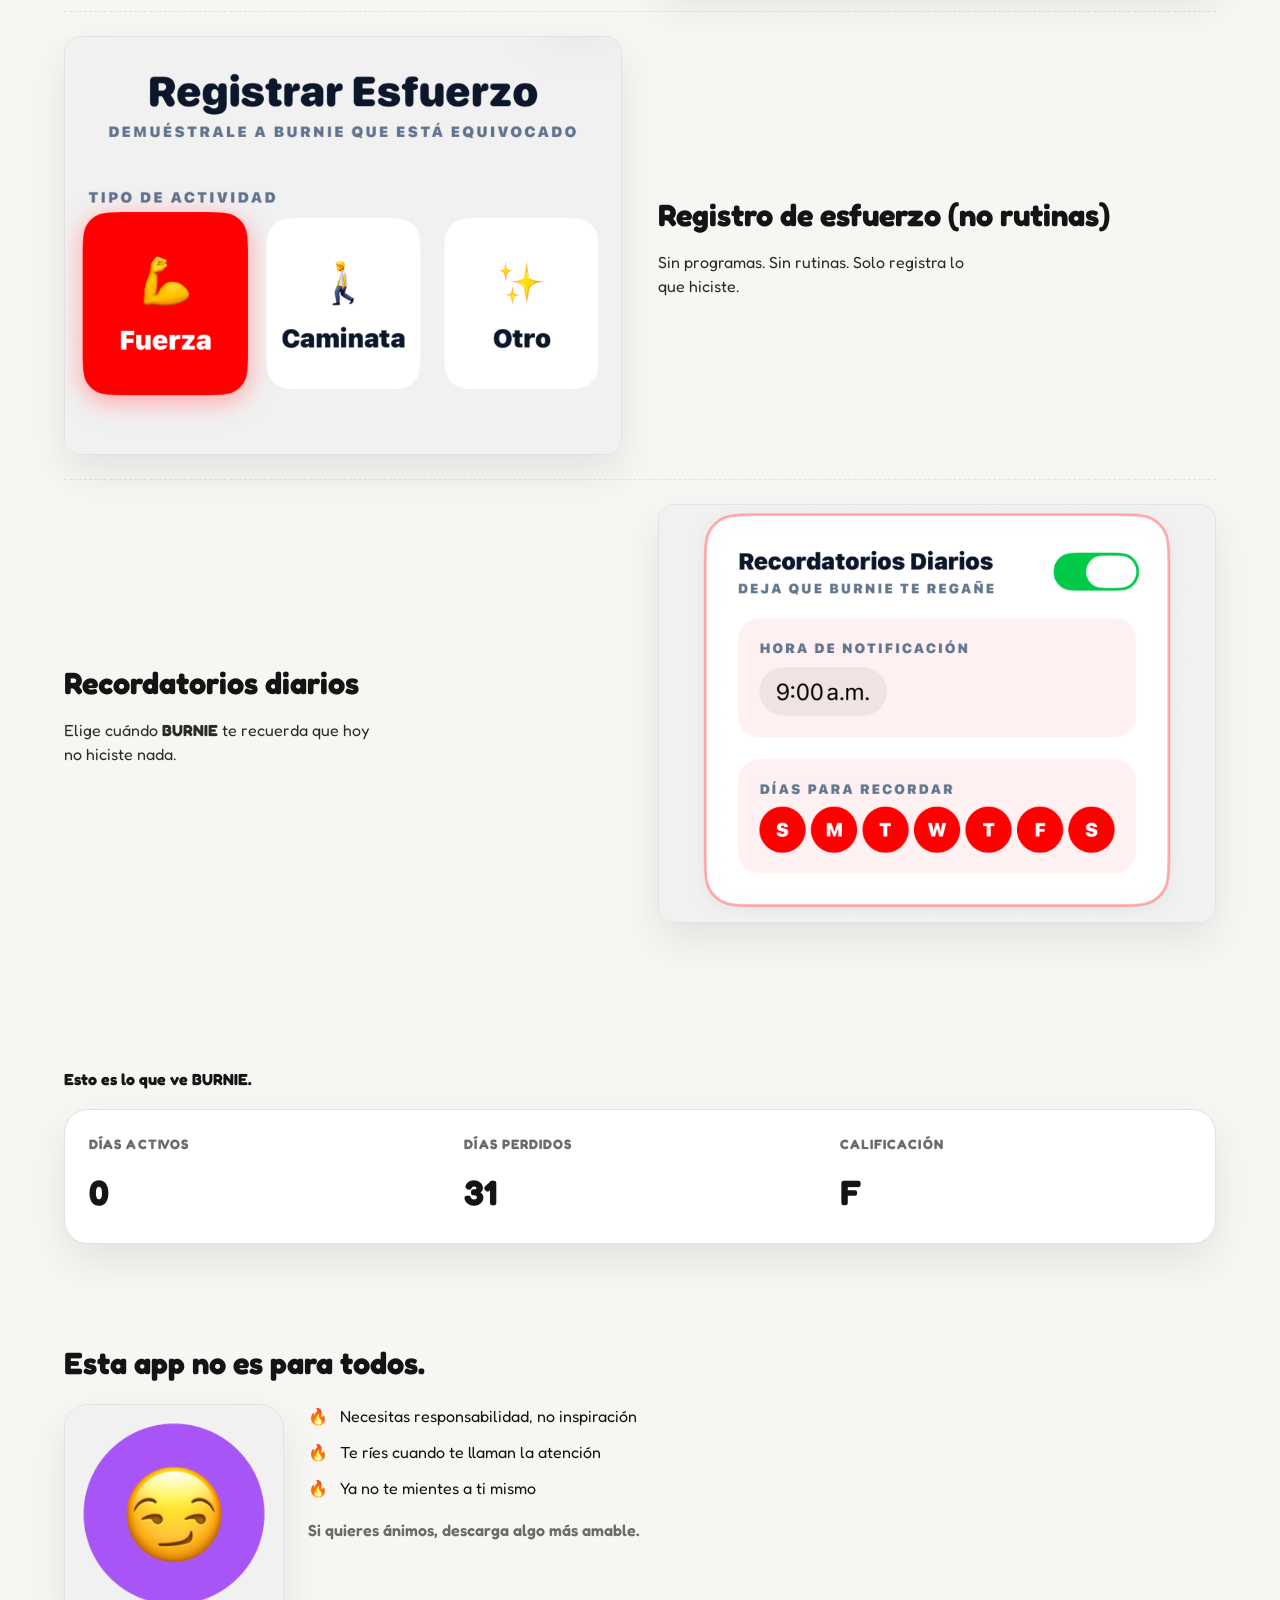
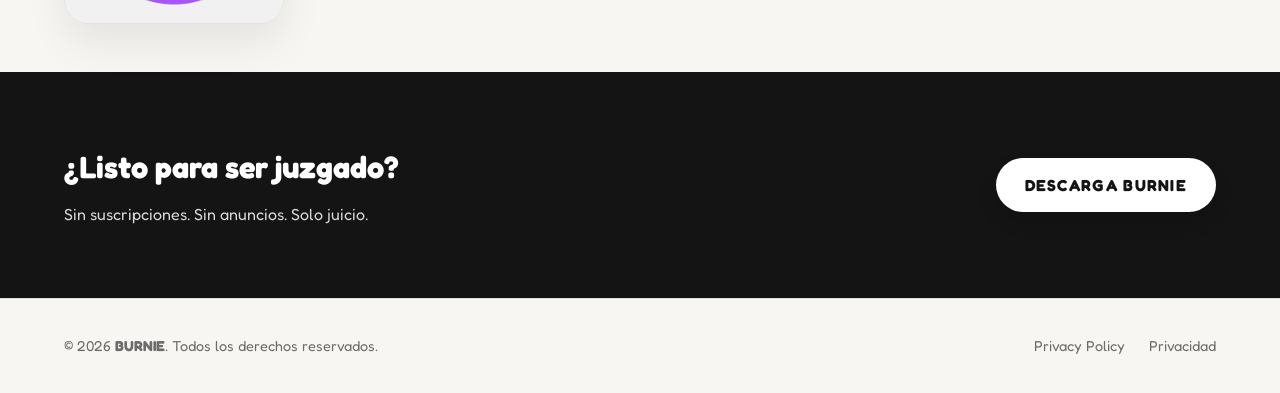
==== commit 13ddd9c8: "release link" ====
--- a/index-es.html
+++ b/index-es.html
@@ -1,6 +1,15 @@
 <!DOCTYPE html>
 <html lang="es">
 <head>
+  <!-- Google tag (gtag.js) -->
+<script async src="https://www.googletagmanager.com/gtag/js?id=G-070WCB5ZHL"></script>
+<script>
+  window.dataLayer = window.dataLayer || [];
+  function gtag(){dataLayer.push(arguments);}
+  gtag('js', new Date());
+
+  gtag('config', 'G-070WCB5ZHL');
+</script>
   <meta charset="UTF-8">
   <meta name="viewport" content="width=device-width, initial-scale=1.0">
   <title>BURNIE - Tu amenaza personal</title>
@@ -35,8 +44,8 @@
           <h1>Tu amenaza personal.</h1>
           <p class="subhead"><span class="brand">BURNIE</span> registra tus entrenamientos, cuenta tus rachas y se burla cuando tu esfuerzo es vergonzoso.</p>
           <div class="cta-group">
-            <a class="btn primary" href="#cta">Próximamente en el App Store</a>
-            <p class="microcopy">Actualmente en revisión. <span class="brand">BURNIE</span> está afinando sus insultos.</p>
+            <a class="btn primary" href="https://apps.apple.com/us/app/burnie/id6758413509" target="_blank"">Descarga BURNIE</a>
+            <!--<p class="microcopy">Actualmente en revisión. <span class="brand">BURNIE</span> está afinando sus insultos.</p>-->
           </div>
         </div>
         <div class="hero-media">
@@ -147,7 +156,7 @@
           <h2>¿Listo para ser juzgado?</h2>
           <p class="cta-micro">Sin suscripciones. Sin anuncios. Solo juicio.</p>
         </div>
-        <a class="btn primary" href="#">Próximamente en el App Store</a>
+        <a class="btn primary" href="https://apps.apple.com/us/app/burnie/id6758413509" target="_blank">Descarga BURNIE</a>
       </div>
     </section>
   </main>
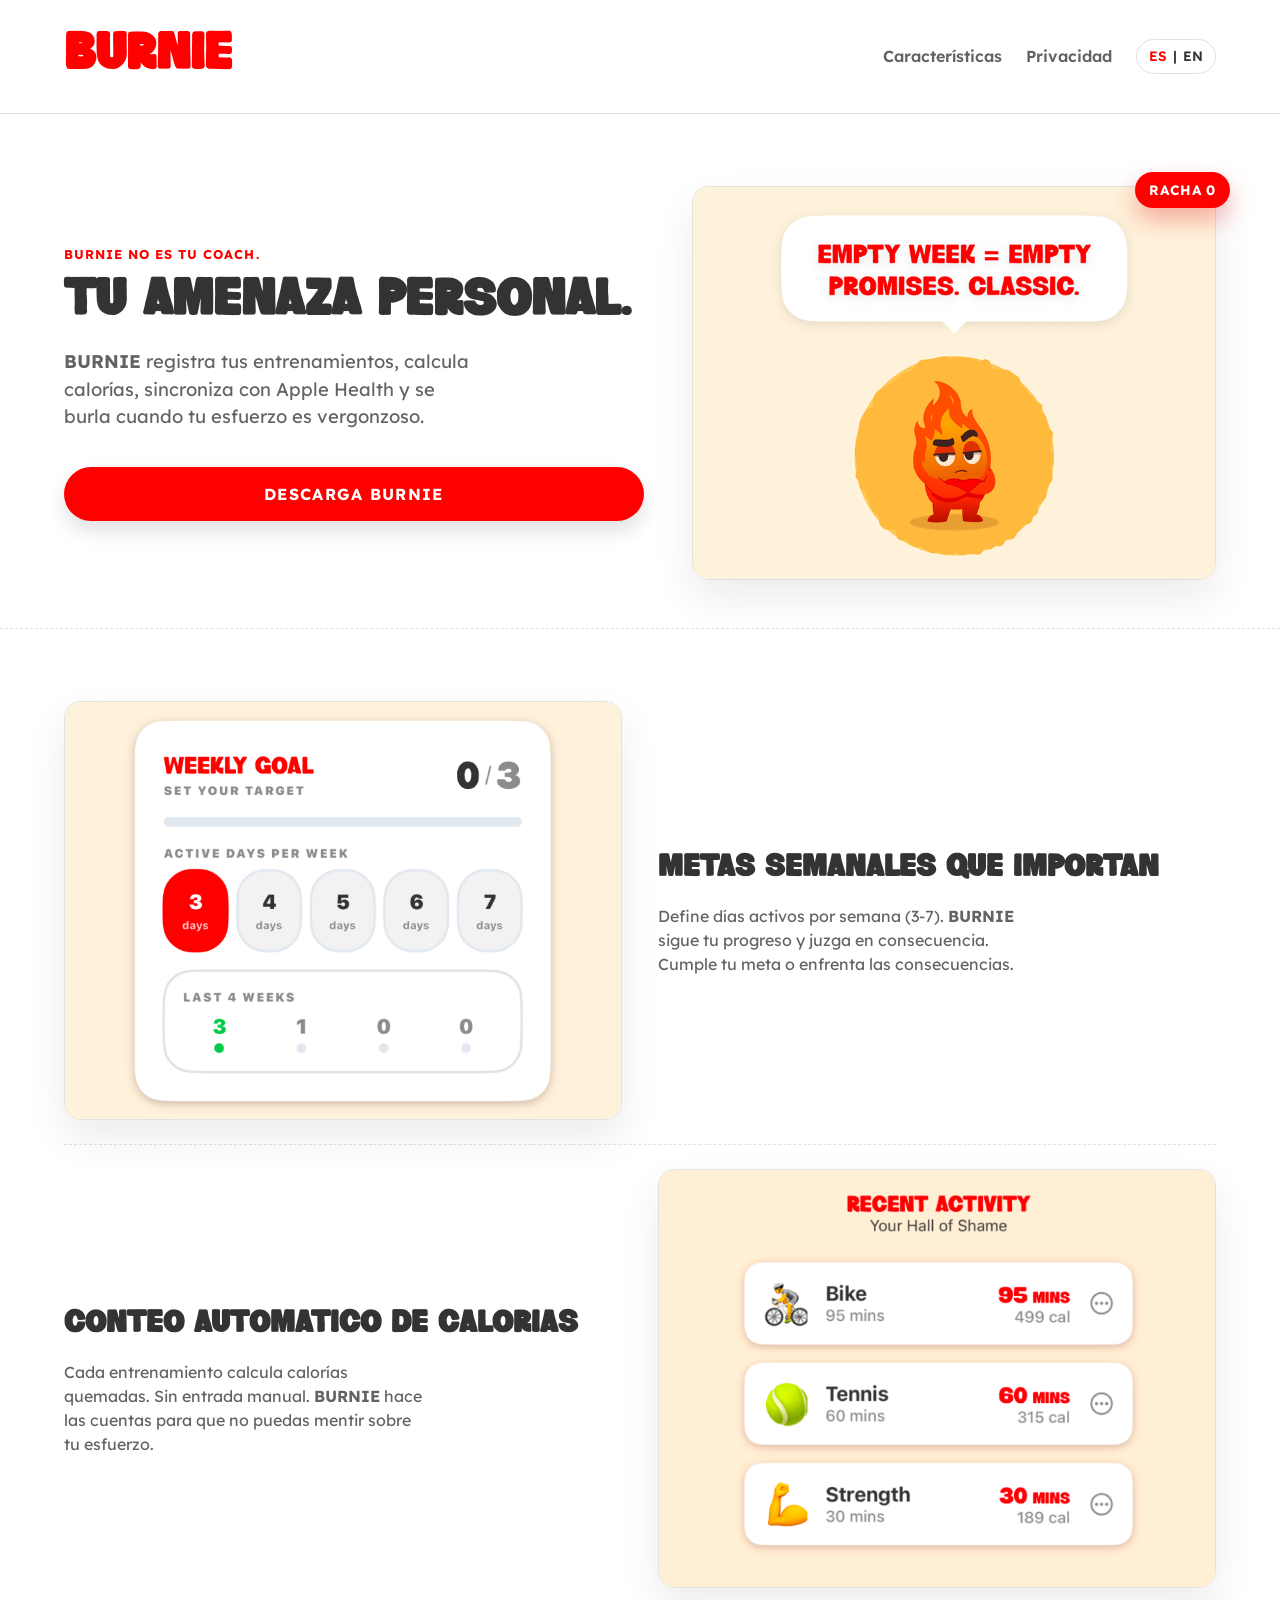
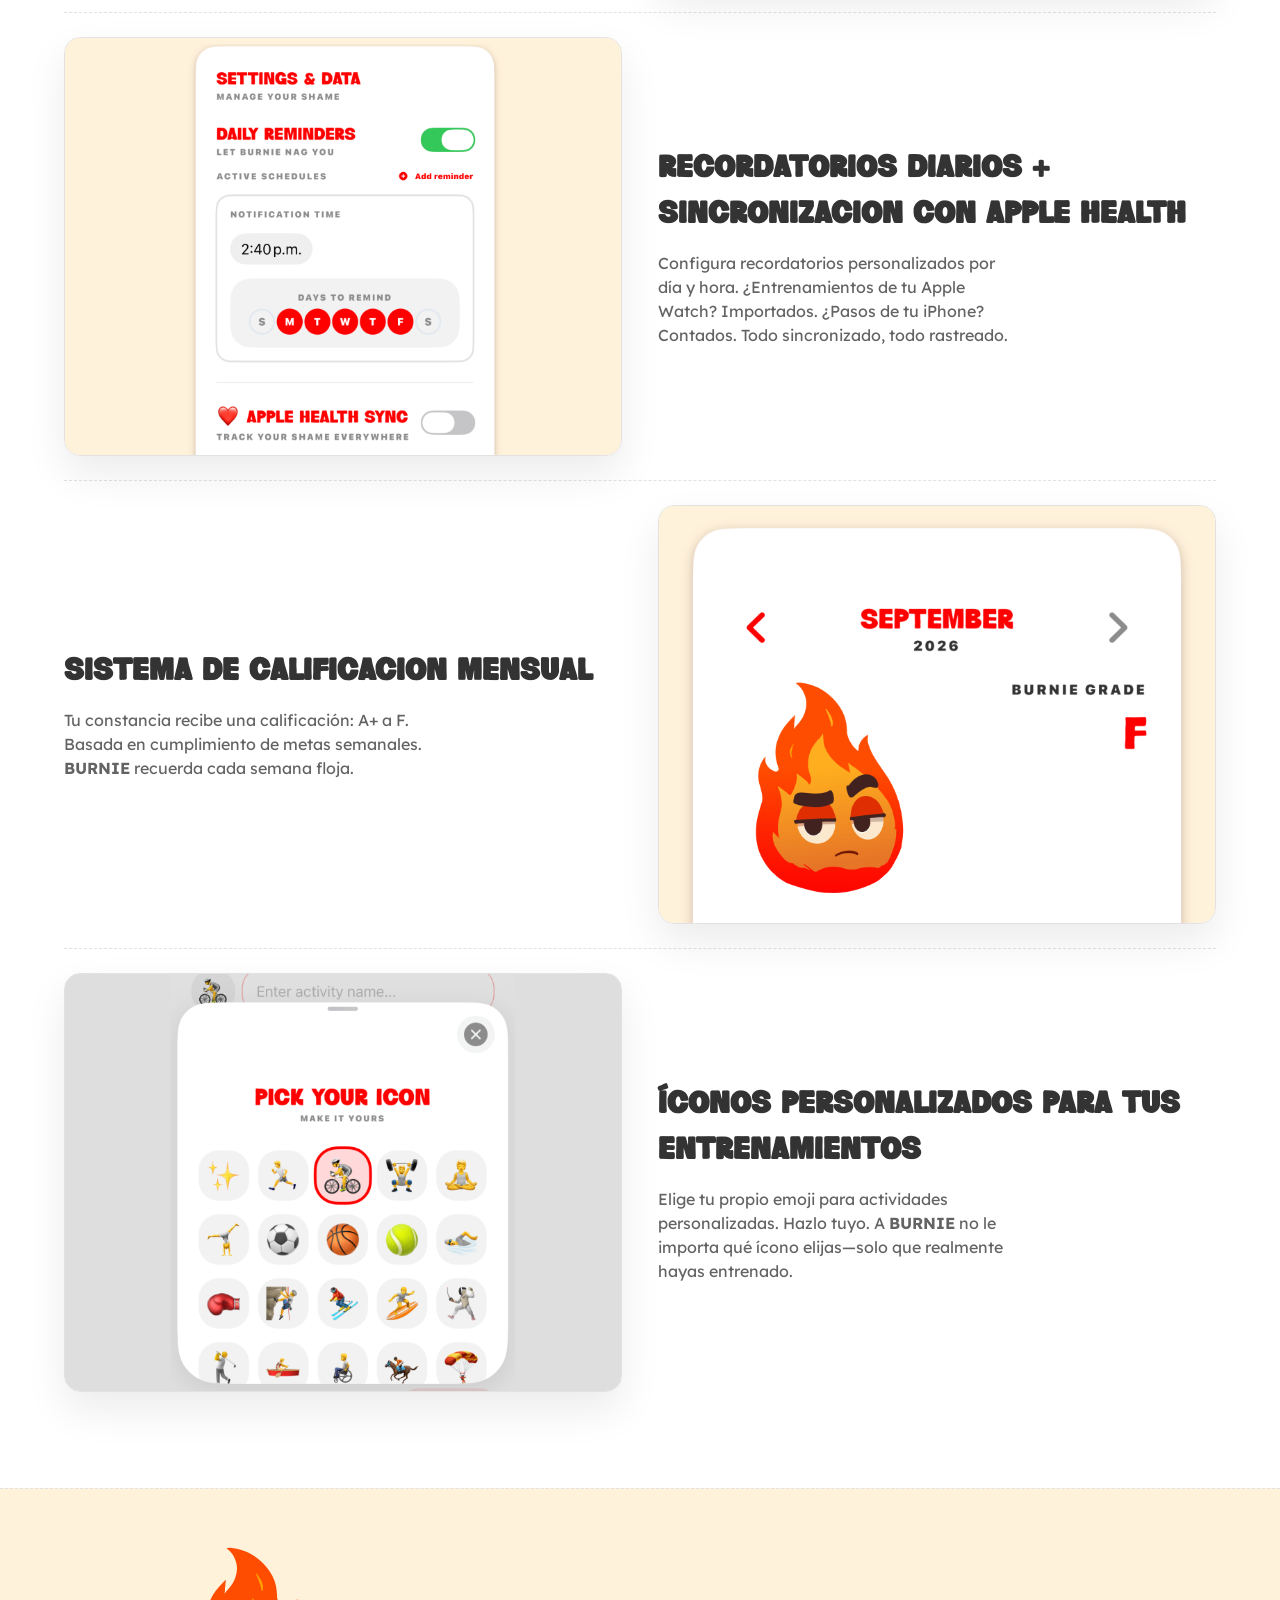
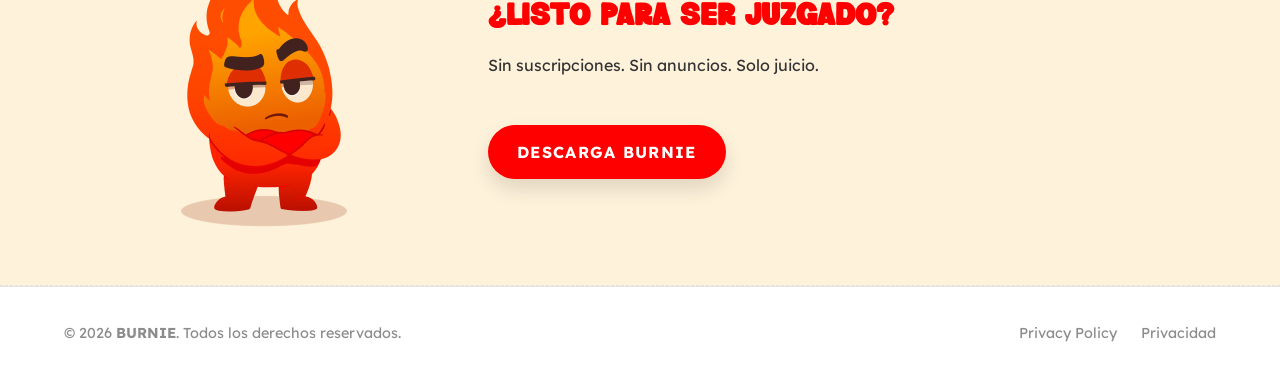
==== commit 362d0bc0: "Update site for Burnie v1.3 with new design and features Content updates: - Updated EN/ES copy to re" ====
--- a/index-es.html
+++ b/index-es.html
@@ -13,17 +13,17 @@
   <meta charset="UTF-8">
   <meta name="viewport" content="width=device-width, initial-scale=1.0">
   <title>BURNIE - Tu amenaza personal</title>
-  <meta name="description" content="BURNIE registra tus entrenamientos, cuenta tus rachas y se burla cuando tu esfuerzo es vergonzoso.">
+  <meta name="description" content="BURNIE registra tus entrenamientos, calcula calorías, sincroniza con Apple Health y se burla cuando tu esfuerzo es vergonzoso.">
   <link rel="icon" type="image/png" href="assets/favicon.png">
   <link rel="preconnect" href="https://fonts.googleapis.com">
   <link rel="preconnect" href="https://fonts.gstatic.com" crossorigin>
-  <link href="https://fonts.googleapis.com/css2?family=Fredoka:wght@400;500;600;700&display=swap" rel="stylesheet">
+  <link href="https://fonts.googleapis.com/css2?family=Lexend:wght@400;500;600;700&display=swap" rel="stylesheet">
   <link rel="stylesheet" href="styles.css">
 </head>
 <body>
   <header class="site-header">
     <nav class="container nav">
-      <div class="logo" aria-label="BURNIE"><span class="brand">BURNIE</span></div>
+      <div class="logo" aria-label="BURNIE">BURNIE</div>
       <div class="nav-actions">
         <a href="#caracteristicas" class="nav-link">Características</a>
         <a href="privacidad.html" class="nav-link">Privacidad</a>
@@ -42,7 +42,7 @@
         <div class="hero-copy">
           <p class="eyebrow"><span class="brand">BURNIE</span> no es tu coach.</p>
           <h1>Tu amenaza personal.</h1>
-          <p class="subhead"><span class="brand">BURNIE</span> registra tus entrenamientos, cuenta tus rachas y se burla cuando tu esfuerzo es vergonzoso.</p>
+          <p class="subhead"><span class="brand">BURNIE</span> registra tus entrenamientos, calcula calorías, sincroniza con Apple Health y se burla cuando tu esfuerzo es vergonzoso.</p>
           <div class="cta-group">
             <a class="btn primary" href="https://apps.apple.com/us/app/burnie/id6758413509" target="_blank"">Descarga BURNIE</a>
             <!--<p class="microcopy">Actualmente en revisión. <span class="brand">BURNIE</span> está afinando sus insultos.</p>-->
@@ -60,97 +60,93 @@
     <section id="caracteristicas" class="features">
       <div class="container">
 
-        <div class="feature-row ">
+        <div class="feature-row">
           <div class="feature-media">
-            <img src="assets/home_counter_es.png" alt="Effort logging screen" loading="lazy">
+            <img src="assets/home_counter_es.png" alt="Pantalla principal con estadísticas" loading="lazy">
           </div>
           <div class="feature-copy">
-            <h2>Tu constancia, calificada cada mes. Días activos. Días perdidos. Sin excusas</h2>
-          </div>
-        </div>
-
-
-        <div class="feature-row reverse">
-          <div class="feature-media">
-            <img src="assets/hall_es.png" alt="Pantalla de rachas" loading="lazy">
-          </div>
-          <div class="feature-copy">
-            <h2>Rachas brutalmente honestas</h2>
-            <p>¿Faltaste un día? <span class="brand">BURNIE</span> lo nota. ¿Faltaste muchos? <span class="brand">BURNIE</span> no olvida.</p>
-          </div>
-        </div>
-
-       <!-- <div class="feature-row reverse">
-          <div class="feature-media">
-            <img src="/assets/screen-calendar.png" alt="Calendario con calificaciones" loading="lazy">
-          </div>
-          <div class="feature-copy">
-            <h2>Calendario visual de vergüenza</h2>
-            <p>Una calificación mensual para tu esfuerzo. Rara vez es amable.</p>
-          </div>
-        </div>-->
-
-        <div class="feature-row ">
-          <div class="feature-media">
-            <img src="assets/effort_es.png" alt="Registro de esfuerzo" loading="lazy">
-          </div>
-          <div class="feature-copy">
-            <h2>Registro de esfuerzo (no rutinas)</h2>
-            <p>Sin programas. Sin rutinas. Solo registra lo que hiciste.</p>
+            <h2>Metas semanales que importan</h2>
+            <p>Define días activos por semana (3-7). <span class="brand">BURNIE</span> sigue tu progreso y juzga en consecuencia. Cumple tu meta o enfrenta las consecuencias.</p>
           </div>
         </div>
 
         <div class="feature-row reverse">
           <div class="feature-media">
-            <img src="assets/reminder_es.png" alt="Recordatorios diarios" loading="lazy">
+            <img src="assets/effort_es.png" alt="Pantalla de calorías" loading="lazy">
           </div>
           <div class="feature-copy">
-            <h2>Recordatorios diarios</h2>
-            <p>Elige cuándo <span class="brand">BURNIE</span> te recuerda que hoy no hiciste nada.</p>
+            <h2>Conteo automático de calorías</h2>
+            <p>Cada entrenamiento calcula calorías quemadas. Sin entrada manual. <span class="brand">BURNIE</span> hace las cuentas para que no puedas mentir sobre tu esfuerzo.</p>
+          </div>
+        </div>
+
+        <div class="feature-row">
+          <div class="feature-media">
+            <img src="assets/hall_es.png" alt="Configuración y recordatorios" loading="lazy">
+          </div>
+          <div class="feature-copy">
+            <h2>Recordatorios diarios + sincronización con Apple Health</h2>
+            <p>Configura recordatorios personalizados por día y hora. ¿Entrenamientos de tu Apple Watch? Importados. ¿Pasos de tu iPhone? Contados. Todo sincronizado, todo rastreado.</p>
+          </div>
+        </div>
+
+        <div class="feature-row reverse">
+          <div class="feature-media">
+            <img src="assets/calendar-grade_es.png" alt="Calendario con calificación mensual" loading="lazy">
+          </div>
+          <div class="feature-copy">
+            <h2>Sistema de calificación mensual</h2>
+            <p>Tu constancia recibe una calificación: A+ a F. Basada en cumplimiento de metas semanales. <span class="brand">BURNIE</span> recuerda cada semana floja.</p>
+          </div>
+        </div>
+
+        <div class="feature-row">
+          <div class="feature-media">
+            <img src="assets/pick.png" alt="Selector de emoji personalizado" loading="lazy">
+          </div>
+          <div class="feature-copy">
+            <h2>Íconos personalizados para tus entrenamientos</h2>
+            <p>Elige tu propio emoji para actividades personalizadas. Hazlo tuyo. A <span class="brand">BURNIE</span> no le importa qué ícono elijas—solo que realmente hayas entrenado.</p>
           </div>
         </div>
       </div>
     </section>
-
+<!--
     <section class="stats">
       <div class="container">
         <p class="stats-label">Esto es lo que ve <span class="brand">BURNIE</span>.</p>
-        <!-- Tarjeta ancha para reforzar la sensación de “evidencia”. -->
         <div class="stats-card">
           <div class="stat">
-            <p class="stat-title">DÍAS ACTIVOS</p>
+            <p class="stat-title">META SEMANAL</p>
+            <p class="stat-value">0/3</p>
+          </div>
+          <div class="stat">
+            <p class="stat-title">CALORÍAS QUEMADAS</p>
             <p class="stat-value">0</p>
           </div>
           <div class="stat">
-            <p class="stat-title">DÍAS PERDIDOS</p>
-            <p class="stat-value">31</p>
-          </div>
-          <div class="stat">
-            <p class="stat-title">CALIFICACIÓN</p>
-            <p class="stat-value">F</p>
+            <p class="stat-title">PASOS HOY</p>
+            <p class="stat-value">—</p>
           </div>
         </div>
       </div>
     </section>
+    -->
 
     <section class="filter">
       <div class="container">
-        <h2>Esta app no es para todos.</h2>
         <div class="filter-grid">
           <img src="assets/avatar.png" alt="Avatar de juicio" class="filter-avatar" loading="lazy">
           <div class="filter-copy">
-            <ul>
-              <li>Necesitas responsabilidad, no inspiración</li>
-              <li>Te ríes cuando te llaman la atención</li>
-              <li>Ya no te mientes a ti mismo</li>
-            </ul>
-            <p class="filter-end">Si quieres ánimos, descarga algo más amable.</p>
-          </div>
+             <h2>¿Listo para ser juzgado?</h2>
+          <p class="filter-micro">Sin suscripciones. Sin anuncios. Solo juicio.</p>      
+        <a class="btn primary" href="https://apps.apple.com/us/app/burnie/id6758413509" target="_blank">Descarga BURNIE</a>
+     </div>  </div>
         </div>
       </div>
     </section>
 
-    <section id="cta" class="cta">
+    <!--<section id="cta" class="cta">
       <div class="container cta-inner">
         <div>
           <h2>¿Listo para ser juzgado?</h2>
@@ -158,7 +154,7 @@
         </div>
         <a class="btn primary" href="https://apps.apple.com/us/app/burnie/id6758413509" target="_blank">Descarga BURNIE</a>
       </div>
-    </section>
+    </section>-->
   </main>
 
   <footer class="site-footer">
--- a/styles.css
+++ b/styles.css
@@ -1,16 +1,25 @@
+@font-face {
+  font-family: 'TAY_Crumb';
+  src: url('assets/fonts/TAYCrumbRegular.otf') format('opentype');
+  font-weight: normal;
+  font-style: normal;
+  font-display: swap;
+}
+
 :root {
   /* Color tokens */
-  --ink: #141414;
-  --ink-soft: #2b2b2b;
-  --muted: #6b6b6b;
-  --bg: #f8f6f2;
+  --ink: #333333;
+  --ink-soft: #636363;
+  --muted: #8C8C8C;
+  --bg: #ffffff;
   --panel: #ffffff;
   --line: #e2e2e2;
-  --threat: #e22828;
+  --threat: #FF0000;
   --shadow: 0 18px 40px rgba(0, 0, 0, 0.08);
 
   /* Typography tokens */
-  --font: "Fredoka", ui-sans-serif, -apple-system, BlinkMacSystemFont, "SF Pro", "Segoe UI", sans-serif;
+  --font: "Lexend", ui-sans-serif, -apple-system, BlinkMacSystemFont, "SF Pro", "Segoe UI", sans-serif;
+  --font-display: 'TAY_Crumb', "Lexend", ui-sans-serif, -apple-system, sans-serif;
   --h1: clamp(2.6rem, 4vw, 4rem);
   --h2: clamp(1.6rem, 2.4vw, 2.4rem);
   --body: 1rem;
@@ -41,9 +50,7 @@
 body {
   font-family: var(--font);
   color: var(--ink);
-  background: radial-gradient(1200px 600px at 10% -20%, #fff4f0 0%, transparent 60%),
-    radial-gradient(900px 500px at 90% 10%, #f1f0ff 0%, transparent 70%),
-    var(--bg);
+  background: var(--bg);
   line-height: 1.5;
 }
 
@@ -67,7 +74,7 @@
 
 .site-header {
   border-bottom: 1px solid var(--line);
-  background: rgba(248, 246, 242, 0.95);
+  background: #fff;
   backdrop-filter: blur(10px);
   position: sticky;
   top: 0;
@@ -82,6 +89,7 @@
 }
 
 .logo {
+  font-family: var(--font-display);
   font-weight: 700;
   letter-spacing: 0em;
   font-size: 3.2rem;
@@ -89,6 +97,7 @@
 }
 
 .brand {
+  font-family: var(--font);
   font-weight: 700;
 }
 
@@ -131,6 +140,7 @@
 
 .hero {
   padding: var(--space-7) 0 var(--space-6);
+  border-bottom: 1px dashed var(--line);
 }
 
 .hero-grid {
@@ -141,6 +151,7 @@
 }
 
 .hero-copy h1 {
+  font-family: var(--font-display);
   font-size: var(--h1);
   line-height: 1.05;
   margin: var(--space-2) 0 var(--space-3);
@@ -187,7 +198,7 @@
 }
 
 .btn.primary {
-  background: var(--ink);
+  background: var(--threat);
   color: #fff;
   box-shadow: 0 10px 20px rgba(0, 0, 0, 0.12);
 }
@@ -288,6 +299,7 @@
 }
 
 .feature-copy h2 {
+  font-family: var(--font-display);
   font-size: var(--h2);
   margin-bottom: var(--space-2);
 }
@@ -299,83 +311,119 @@
 
 .stats {
   padding: var(--space-6) 0;
+  background: linear-gradient(180deg, transparent 0%, rgba(255, 0, 0, 0.02) 100%);
 }
 
 .stats-label {
-  font-weight: 700;
-  margin-bottom: var(--space-3);
+  font-family: var(--font-display);
+  font-weight: 700;
+  font-size: 2.0rem;
+  margin-bottom: var(--space-4);
+  text-align: center;
+  color: var(--ink);
 }
 
 .stats-card {
   display: grid;
   grid-template-columns: repeat(3, minmax(0, 1fr));
-  gap: var(--space-4);
+  gap: var(--space-5);
   background: #fff;
-  border: 1px solid var(--line);
+  border: 3px solid #FF0000;
   border-radius: var(--radius-lg);
-  padding: var(--space-4);
-  box-shadow: var(--shadow);
+  padding: var(--space-6);
+  box-shadow: 0 10px 15px rgba(255, 0, 0, 0.15);
+}
+
+.stat {
+  text-align: center;
+  padding: var(--space-3);
+  border-radius: var(--radius-sm);
+  transition: transform 0.2s ease;
+}
+
+.stat:hover {
+  transform: scale(1.05);
 }
 
 .stat-title {
-  font-size: 0.85rem;
-  letter-spacing: 0.08em;
-  font-weight: 700;
-  color: var(--muted);
+  font-size: 0.75rem;
+  letter-spacing: 0.12em;
+  font-weight: 700;
+  color: #999;
+  text-transform: uppercase;
 }
 
 .stat-value {
-  font-size: 2.2rem;
+  font-family: var(--font-display);
+  font-size: 3.5rem;
   font-weight: 700;
   margin-top: var(--space-2);
+  color: #FF0000;
+  line-height: 1;
 }
 
 .filter {
   padding: var(--space-6) 0;
+  border-bottom: 1px dashed var(--line);
+  border-top: 1px dashed var(--line);
+  background: #FFF2DB;
 }
 
 .filter h2 {
+  font-family: var(--font-display);
   font-size: var(--h2);
-  margin-bottom: var(--space-3);
-}
+  color: var(--threat);
+}
+
+.filter-micro {
+  color: var(--ink);
+}
+
 
 .filter-grid {
   display: grid;
-  grid-template-columns: minmax(0, 220px) minmax(0, 1fr);
+  grid-template-columns: minmax(0, 400px) minmax(0, 1fr);
   gap: var(--space-4);
-  align-items: start;
+  align-items: center;
 }
 
 .filter-avatar {
   width: 100%;
-  max-width: 220px;
-  border-radius: var(--radius-lg);
-}
-
-.filter ul {
-  list-style: none;
-  display: grid;
-  gap: var(--space-2);
-  margin-bottom: var(--space-3);
-}
-
-.filter li::before {
-  content: "🔥";
-  margin-right: var(--space-2);
-  color: var(--threat);
-  font-weight: 700;
-}
+  max-width: 800px;
+  border: none;
+  background: none;
+  box-shadow: none;
+}
+
+.filter .btn.primary {
+  background: var(--threat);
+  color: var(--bg);
+ margin-top: var(--space-5);
+}
+ 
+
 
 .filter-end {
-  color: var(--muted);
+  color: var(--threat);
   font-weight: 600;
 }
+
+.filter-copy{
+    display: flex;
+    justify-content: space-between;
+    align-items: flex-start;
+    gap: var(--space-2);
+    flex-direction: column;
+    align-content: flex-start
+  }
+
+
 
 
 .cta {
   padding: var(--space-7) 0;
-  background: var(--ink);
-  color: #fff;
+  background: var(--bg);
+  color: var(--ink);
 }
 
 .cta-inner {
@@ -386,17 +434,18 @@
 }
 
 .cta h2 {
+  font-family: var(--font-display);
   font-size: var(--h2);
   margin-bottom: var(--space-2);
 }
 
 .cta-micro {
-  color: #d9d9d9;
+  color: var(--ink);
 }
 
 .cta .btn.primary {
-  background: #fff;
-  color: var(--ink);
+  background: var(--threat);
+  color: var(--bg);
 }
 
 .site-footer {
@@ -434,11 +483,13 @@
 }
 
 .policy h1 {
+  font-family: var(--font-display);
   font-size: clamp(2rem, 3vw, 2.8rem);
   margin-bottom: var(--space-2);
 }
 
 .policy h2 {
+  font-family: var(--font-display);
   font-size: clamp(1.4rem, 2.2vw, 2rem);
   margin: var(--space-5) 0 var(--space-2);
 }
